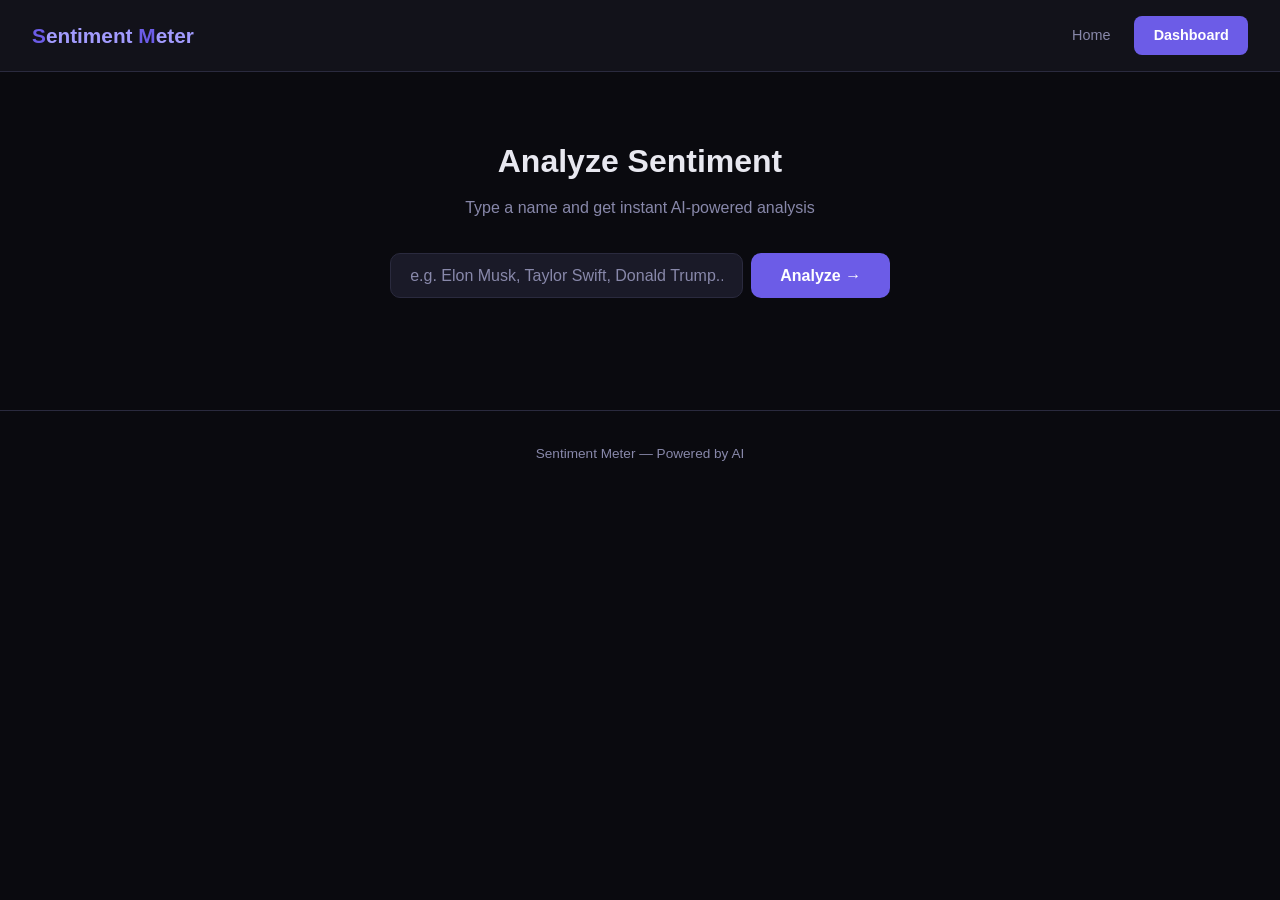
==== frontend/app.html @ 18f50bde "Initial commit: Sentiment Meter web service - FastAPI backend with VADER + Emotion Lexicon - Google " ====
<!DOCTYPE html>
<html lang="en">
<head>
  <meta charset="UTF-8">
  <meta name="viewport" content="width=device-width, initial-scale=1.0">
  <title>Sentiment Meter — Analyze</title>
  <link rel="stylesheet" href="style.css">
</head>
<body>

<nav>
  <a href="/" class="logo"><span>S</span>entiment <span>M</span>eter</a>
  <div class="nav-links">
    <a href="index.html">Home</a>
    <a href="dashboard.html" class="btn">Dashboard</a>
  </div>
</nav>

<div class="container">
  <div style="text-align:center; padding:2rem 0;">
    <h1>Analyze Sentiment</h1>
    <p style="color:var(--text2); margin-top:0.5rem;">Type a name and get instant AI-powered analysis</p>
  </div>

  <div class="search-box">
    <input type="text" id="search" placeholder="e.g. Elon Musk, Taylor Swift, Donald Trump..." onkeypress="if(event.key==='Enter') runAnalysis()">
    <button id="analyze-btn" onclick="runAnalysis()">Analyze →</button>
  </div>

  <div id="results" style="margin-top:2rem;"></div>
</div>

<footer>
  <p>Sentiment Meter — Powered by AI</p>
</footer>

<div id="toast" class="toast"></div>

<script>
const API_BASE = 'http://localhost:8000';
let apiKey = localStorage.getItem('sm_api_key');

async function runAnalysis() {
  const name = document.getElementById('search').value.trim();
  if (!name) return;
  const btn = document.getElementById('analyze-btn');
  const resultsDiv = document.getElementById('results');
  
  if (apiKey) {
    // Authenticated
    resultsDiv.innerHTML = '<div style="text-align:center; padding:2rem;"><div class="spinner"></div><p style="color:var(--text2); margin-top:1rem;">Scanning 100+ articles...</p></div>';
    btn.disabled = true;
    try {
      const r = await fetch(API_BASE + '/analyze', {
        method: 'POST',
        headers: { 'Content-Type': 'application/json', 'X-API-Key': apiKey },
        body: JSON.stringify({ person: name })
      });
      const data = await r.json();
      if (r.status === 402) {
        resultsDiv.innerHTML = `<div class="sentiment-card"><p style="color:var(--red); font-size:1.2rem;">⚠️ Out of credits</p><p style="color:var(--text2);">You have ${data.credits} credits. <a href="dashboard.html" style="color:var(--accent2);">Buy more →</a></p></div>`;
        return;
      }
      if (data.error) { resultsDiv.innerHTML = `<div class="sentiment-card"><p style="color:var(--red);">Error: ${data.error}</p></div>`; return; }
      resultsDiv.innerHTML = renderResults(data, data.credits_remaining);
    } catch(err) {
      resultsDiv.innerHTML = `<div class="sentiment-card"><p style="color:var(--red);">Connection error. Is the backend running?</p></div>`;
    } finally { btn.disabled = false; }
  } else {
    // Demo
    resultsDiv.innerHTML = '<div style="text-align:center; padding:2rem;"><div class="spinner"></div><p style="color:var(--text2); margin-top:1rem;">Scanning (demo mode — 3 headlines only)...</p></div>';
    btn.disabled = true;
    try {
      const r = await fetch(API_BASE + '/analyze/demo', {
        method: 'POST',
        headers: { 'Content-Type': 'application/json' },
        body: JSON.stringify({ person: name })
      });
      const data = await r.json();
      if (data.error) { resultsDiv.innerHTML = `<div class="sentiment-card"><p style="color:var(--red);">Error: ${data.error}</p></div>`; return; }
      resultsDiv.innerHTML = renderResults(data);
    } catch(err) {
      resultsDiv.innerHTML = `<div class="sentiment-card"><p style="color:var(--red);">Connection error. <a href="dashboard.html" style="color:var(--accent2);">Get an API key →</a></p></div>`;
    } finally { btn.disabled = false; }
  }
}

function renderResults(data, creditsLeft) {
  const s = data.summary;
  const label = s.sentiment_label;
  const color = label.includes('Positive') ? '#00b894' : label.includes('Negative') ? '#d63031' : '#fdcb6e';
  const barPct = ((s.avg_compound + 1) / 2 * 100).toFixed(1);
  
  let emotionsHtml = '';
  if (s.top_emotions && Object.keys(s.top_emotions).length > 0) {
    const emojis = {joy:'😊', anger:'😡', sadness:'😢', fear:'😨', surprise:'😲', trust:'🤝', anticipation:'🔮', disgust:'🤢'};
    const maxEmo = Math.max(...Object.values(s.top_emotions));
    emotionsHtml = '<div class="emotions"><h3>🧠 Emotion Profile</h3>';
    for (const [emo, score] of Object.entries(s.top_emotions)) {
      const pct = maxEmo > 0 ? (score / maxEmo * 100).toFixed(0) : 0;
      emotionsHtml += `
        <div class="emotion-row">
          <span class="emoji">${emojis[emo] || '❓'}</span>
          <span class="name">${emo.charAt(0).toUpperCase() + emo.slice(1)}</span>
          <div class="bar"><div class="bar-inner" style="width:${pct}%"></div></div>
          <span class="pct">${score}%</span>
        </div>`;
    }
    emotionsHtml += '</div>';
  }

  let headlinesHtml = '<div class="headlines"><h3>📰 Headlines Analyzed</h3>';
  if (data.results && data.results.length > 0) {
    const sorted = [...data.results].sort((a,b) => Math.abs(b.compound) - Math.abs(a.compound));
    sorted.forEach(r => {
      const c = r.compound >= 0.05 ? '🟢' : r.compound <= -0.05 ? '🔴' : '🟡';
      const cc = r.compound >= 0.05 ? '#00b894' : r.compound <= -0.05 ? '#d63031' : '#fdcb6e';
      let emotions = '';
      if (r.emotions && Object.keys(r.emotions).length > 0) {
        const top3 = Object.entries(r.emotions).sort((a,b) => b[1]-a[1]).slice(0,3);
        emotions = `<div style="font-size:0.8rem; color:var(--text2);">↳ ${top3.map(([e,s]) => `${e} ${s}%`).join(' · ')}</div>`;
      }
      headlinesHtml += `
        <div class="headline-item">
          <span style="color:${cc}; font-weight:700;">${c} ${r.compound >= 0 ? '+' : ''}${r.compound.toFixed(2)}</span>
          <span class="source">${r.source}</span>
          <div class="text">${r.text.substring(0, 180)}${r.text.length > 180 ? '...' : ''}</div>
          ${emotions}
        </div>`;
    });
  }
  headlinesHtml += '</div>';

  let sourcesHtml = '';
  if (s.sources) {
    const entries = Object.entries(s.sources).slice(0, 5);
    sourcesHtml = `<div style="margin:0.5rem 0; font-size:0.8rem; color:var(--text2);">📡 ${entries.map(([src, cnt]) => `${src} (${cnt})`).join(' · ')}</div>`;
  }

  let creditNote = '';
  if (creditsLeft !== undefined) {
    creditNote = `<div style="margin-top:1rem; font-size:0.8rem; color:var(--text2);">💳 Credits remaining: <strong style="color:var(--accent2);">${creditsLeft}</strong></div>`;
  }

  return `
    <div class="sentiment-card">
      <div class="sentiment-header">
        <h2>${data.person}</h2>
        <span class="sentiment-badge" style="background:${color}22; color:${color};">${label}</span>
      </div>
      <div class="sentiment-bar">
        <span style="color:var(--red); font-size:0.8rem;">Negative</span>
        <div class="bar-track">
          <div class="bar-fill" style="width:${barPct}%; background: ${color};"></div>
        </div>
        <span style="color:var(--green); font-size:0.8rem;">Positive</span>
        <span class="bar-value">${s.avg_compound >= 0 ? '+' : ''}${s.avg_compound.toFixed(2)}</span>
      </div>
      <div class="stats-grid">
        <div class="stat-card positive"><span class="num">${s.pct_positive}%</span><span class="label">Positive</span></div>
        <div class="stat-card neutral"><span class="num">${s.pct_neutral}%</span><span class="label">Neutral</span></div>
        <div class="stat-card negative"><span class="num">${s.pct_negative}%</span><span class="label">Negative</span></div>
      </div>
      ${sourcesHtml}
      ${emotionsHtml}
      ${headlinesHtml}
      ${creditNote}
    </div>`;
}

function showToast(msg, type='') {
  const t = document.getElementById('toast');
  t.textContent = msg;
  t.className = 'toast ' + type + ' show';
  setTimeout(() => t.classList.remove('show'), 3000);
}
</script>
</body>
</html>
---- frontend/style.css ----
/* Sentiment Meter — Styles */
:root {
  --bg: #0a0a0f;
  --bg2: #12121a;
  --bg3: #1a1a28;
  --border: #2a2a3e;
  --text: #e8e8f0;
  --text2: #8888aa;
  --accent: #6c5ce7;
  --accent2: #a29bfe;
  --green: #00b894;
  --red: #d63031;
  --yellow: #fdcb6e;
}

* { margin: 0; padding: 0; box-sizing: border-box; }

body {
  font-family: -apple-system, BlinkMacSystemFont, 'Segoe UI', Roboto, sans-serif;
  background: var(--bg);
  color: var(--text);
  line-height: 1.6;
  min-height: 100vh;
}

/* ── Nav ── */
nav {
  display: flex;
  align-items: center;
  justify-content: space-between;
  padding: 1rem 2rem;
  border-bottom: 1px solid var(--border);
  background: var(--bg2);
  position: sticky;
  top: 0;
  z-index: 100;
}
nav .logo {
  font-size: 1.3rem;
  font-weight: 700;
  color: var(--accent2);
  text-decoration: none;
}
nav .logo span { color: var(--accent); }
nav .nav-links { display: flex; gap: 1.5rem; align-items: center; }
nav .nav-links a {
  color: var(--text2);
  text-decoration: none;
  font-size: 0.9rem;
  transition: color 0.2s;
}
nav .nav-links a:hover { color: var(--text); }
nav .nav-links .btn {
  background: var(--accent);
  color: white;
  padding: 0.5rem 1.2rem;
  border-radius: 8px;
  font-weight: 600;
}
nav .nav-links .btn:hover { background: var(--accent2); }

/* ── Container ── */
.container { max-width: 900px; margin: 0 auto; padding: 2rem; }

/* ── Hero ── */
.hero { text-align: center; padding: 4rem 1rem 3rem; }
.hero h1 { font-size: 2.8rem; font-weight: 800; margin-bottom: 1rem; }
.hero h1 span { background: linear-gradient(135deg, var(--accent), var(--accent2)); -webkit-background-clip: text; -webkit-text-fill-color: transparent; }
.hero p { color: var(--text2); font-size: 1.15rem; max-width: 600px; margin: 0 auto 2rem; }

/* ── Search Box ── */
.search-box {
  display: flex;
  gap: 0.5rem;
  max-width: 500px;
  margin: 0 auto;
}
.search-box input {
  flex: 1;
  padding: 0.8rem 1.2rem;
  border: 1px solid var(--border);
  border-radius: 10px;
  background: var(--bg3);
  color: var(--text);
  font-size: 1rem;
  outline: none;
  transition: border-color 0.2s;
}
.search-box input:focus { border-color: var(--accent); }
.search-box input::placeholder { color: var(--text2); }
.search-box button {
  padding: 0.8rem 1.8rem;
  background: var(--accent);
  color: white;
  border: none;
  border-radius: 10px;
  font-size: 1rem;
  font-weight: 600;
  cursor: pointer;
  transition: background 0.2s;
}
.search-box button:hover { background: var(--accent2); }
.search-box button:disabled { opacity: 0.5; cursor: not-allowed; }

/* ── Demo Note ── */
.demo-note {
  text-align: center;
  margin-top: 0.8rem;
  font-size: 0.85rem;
  color: var(--text2);
}
.demo-note strong { color: var(--yellow); }

/* ── Results ── */
.results { margin-top: 2rem; }

.sentiment-card {
  background: var(--bg2);
  border: 1px solid var(--border);
  border-radius: 12px;
  padding: 1.5rem;
  margin-bottom: 1.5rem;
}

.sentiment-header {
  display: flex;
  justify-content: space-between;
  align-items: center;
  margin-bottom: 1rem;
}
.sentiment-header h2 { font-size: 1.5rem; font-weight: 700; }
.sentiment-badge {
  padding: 0.3rem 1rem;
  border-radius: 20px;
  font-weight: 700;
  font-size: 0.85rem;
}

.sentiment-bar {
  display: flex;
  align-items: center;
  gap: 0.5rem;
  margin: 1rem 0;
}
.bar-track {
  flex: 1;
  height: 8px;
  background: var(--bg3);
  border-radius: 4px;
  overflow: hidden;
  position: relative;
}
.bar-fill {
  height: 100%;
  border-radius: 4px;
  transition: width 0.5s ease;
}
.bar-value { font-size: 0.85rem; color: var(--text2); font-family: monospace; }

.stats-grid {
  display: grid;
  grid-template-columns: repeat(3, 1fr);
  gap: 1rem;
  margin: 1rem 0;
}
.stat-card {
  background: var(--bg3);
  border-radius: 8px;
  padding: 1rem;
  text-align: center;
}
.stat-card .num { font-size: 1.8rem; font-weight: 800; display: block; }
.stat-card .label { font-size: 0.8rem; color: var(--text2); margin-top: 0.2rem; }
.stat-card.positive .num { color: var(--green); }
.stat-card.neutral .num { color: var(--yellow); }
.stat-card.negative .num { color: var(--red); }

/* ── Emotions ── */
.emotions { margin: 1rem 0; }
.emotions h3 { font-size: 0.95rem; color: var(--text2); margin-bottom: 0.8rem; }
.emotion-row {
  display: flex;
  align-items: center;
  gap: 0.5rem;
  margin-bottom: 0.4rem;
}
.emotion-row .emoji { font-size: 1.1rem; width: 1.5rem; }
.emotion-row .name { width: 6rem; font-size: 0.85rem; color: var(--text2); }
.emotion-row .bar {
  flex: 1;
  height: 6px;
  background: var(--bg3);
  border-radius: 3px;
  overflow: hidden;
}
.emotion-row .bar-inner {
  height: 100%;
  background: linear-gradient(90deg, var(--accent), var(--accent2));
  border-radius: 3px;
  transition: width 0.5s ease;
}
.emotion-row .pct { width: 2.5rem; font-size: 0.8rem; color: var(--text2); font-family: monospace; text-align: right; }

/* ── Headlines ── */
.headlines { margin: 1rem 0; }
.headlines h3 { font-size: 0.95rem; color: var(--text2); margin-bottom: 0.8rem; }
.headline-item {
  padding: 0.6rem 0;
  border-bottom: 1px solid var(--border);
}
.headline-item:last-child { border-bottom: none; }
.headline-item .source { font-size: 0.8rem; color: var(--text2); }
.headline-item .text { font-size: 0.9rem; margin: 0.2rem 0; }
.headline-item .compound { font-family: monospace; font-size: 0.85rem; }

/* ── Pricing ── */
.pricing { padding: 3rem 0; text-align: center; }
.pricing h2 { font-size: 2rem; margin-bottom: 0.5rem; }
.pricing > p { color: var(--text2); margin-bottom: 2rem; }
.pricing-grid {
  display: grid;
  grid-template-columns: repeat(3, 1fr);
  gap: 1rem;
  max-width: 750px;
  margin: 0 auto;
}
.plan-card {
  background: var(--bg2);
  border: 1px solid var(--border);
  border-radius: 12px;
  padding: 1.5rem;
  text-align: center;
}
.plan-card.featured { border-color: var(--accent); position: relative; }
.plan-card.featured::before {
  content: 'Best Value';
  position: absolute;
  top: -10px;
  left: 50%;
  transform: translateX(-50%);
  background: var(--accent);
  color: white;
  padding: 0.2rem 0.8rem;
  border-radius: 20px;
  font-size: 0.75rem;
  font-weight: 700;
}
.plan-card h3 { font-size: 1.2rem; margin-bottom: 0.3rem; }
.plan-card .price { font-size: 2rem; font-weight: 800; color: var(--accent2); margin: 0.5rem 0; }
.plan-card .desc { color: var(--text2); font-size: 0.9rem; margin-bottom: 1rem; }
.plan-card .btn {
  display: inline-block;
  padding: 0.6rem 2rem;
  background: var(--accent);
  color: white;
  text-decoration: none;
  border-radius: 8px;
  font-weight: 600;
  transition: background 0.2s;
}
.plan-card .btn:hover { background: var(--accent2); }

/* ── Dashboard ── */
.credits-display {
  display: flex;
  align-items: center;
  gap: 1.5rem;
  background: var(--bg2);
  border: 1px solid var(--border);
  border-radius: 12px;
  padding: 1.5rem;
  margin-bottom: 1.5rem;
}
.credits-display .big-num { font-size: 3rem; font-weight: 800; color: var(--accent2); }
.credits-display .info { color: var(--text2); }
.credits-display .info strong { color: var(--text); }

.history-table {
  width: 100%;
  border-collapse: collapse;
}
.history-table th {
  text-align: left;
  padding: 0.5rem;
  color: var(--text2);
  font-size: 0.8rem;
  text-transform: uppercase;
  border-bottom: 1px solid var(--border);
}
.history-table td {
  padding: 0.5rem;
  border-bottom: 1px solid var(--border);
  font-size: 0.9rem;
}

/* ── API Key display ── */
.api-key-box {
  background: var(--bg3);
  border: 1px solid var(--border);
  border-radius: 8px;
  padding: 0.8rem 1rem;
  font-family: monospace;
  font-size: 0.85rem;
  display: flex;
  align-items: center;
  justify-content: space-between;
  margin-top: 1rem;
}
.api-key-box .copy-btn {
  background: none;
  border: 1px solid var(--border);
  color: var(--text2);
  padding: 0.3rem 0.8rem;
  border-radius: 6px;
  cursor: pointer;
  font-size: 0.8rem;
}
.api-key-box .copy-btn:hover { color: var(--text); border-color: var(--accent); }

/* ── Loading ── */
.spinner {
  display: inline-block;
  width: 1.5rem;
  height: 1.5rem;
  border: 2px solid var(--border);
  border-top-color: var(--accent);
  border-radius: 50%;
  animation: spin 0.6s linear infinite;
}
@keyframes spin { to { transform: rotate(360deg); } }

/* ── Toast ── */
.toast {
  position: fixed;
  bottom: 2rem;
  right: 2rem;
  background: var(--bg3);
  border: 1px solid var(--border);
  border-radius: 10px;
  padding: 1rem 1.5rem;
  font-size: 0.9rem;
  transform: translateY(calc(100% + 3rem));
  opacity: 0;
  transition: all 0.3s ease;
  z-index: 200;
}
.toast.show { transform: translateY(0); opacity: 1; }
.toast.error { border-color: var(--red); }
.toast.success { border-color: var(--green); }

/* ── Footer ── */
footer {
  text-align: center;
  padding: 2rem;
  color: var(--text2);
  font-size: 0.85rem;
  border-top: 1px solid var(--border);
  margin-top: 3rem;
}

/* ── Responsive ── */
@media (max-width: 768px) {
  .hero h1 { font-size: 2rem; }
  .stats-grid { grid-template-columns: repeat(3, 1fr); }
  .pricing-grid { grid-template-columns: 1fr; max-width: 300px; }
  nav .nav-links a.btn { display: none; }
}
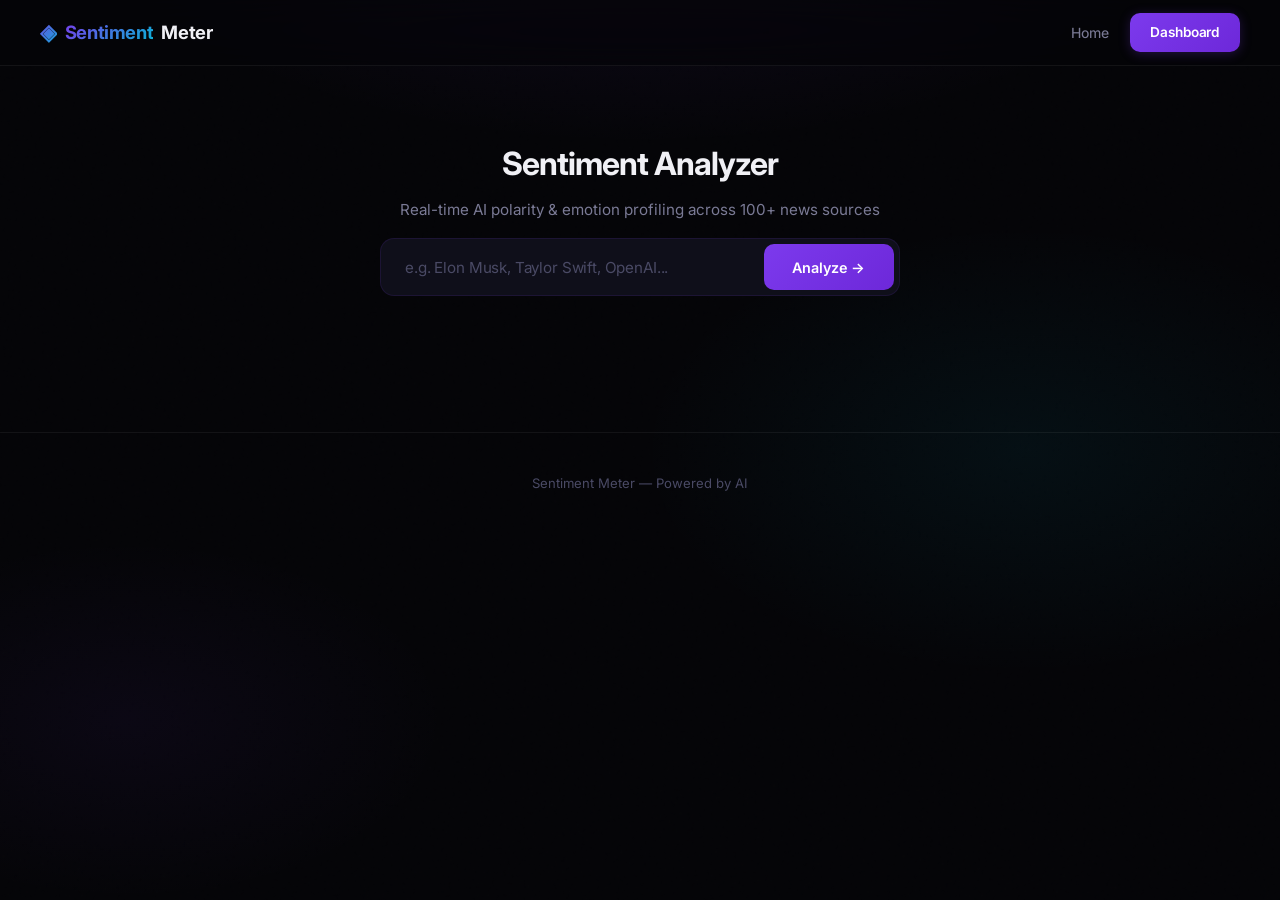
==== commit e4733297: "Fix Stripe API key initialization and redesign UI to modern sleek dark theme" ====
--- a/frontend/app.html
+++ b/frontend/app.html
@@ -3,13 +3,13 @@
 <head>
   <meta charset="UTF-8">
   <meta name="viewport" content="width=device-width, initial-scale=1.0">
-  <title>Sentiment Meter — Analyze</title>
+  <title>Analyze Sentiment — Sentiment Meter</title>
   <link rel="stylesheet" href="style.css">
 </head>
 <body>
 
 <nav>
-  <a href="/" class="logo"><span>S</span>entiment <span>M</span>eter</a>
+  <a href="/" class="logo"><span>Sentiment</span>Meter</a>
   <div class="nav-links">
     <a href="index.html">Home</a>
     <a href="dashboard.html" class="btn">Dashboard</a>
@@ -17,17 +17,17 @@
 </nav>
 
 <div class="container">
-  <div style="text-align:center; padding:2rem 0;">
-    <h1>Analyze Sentiment</h1>
-    <p style="color:var(--text2); margin-top:0.5rem;">Type a name and get instant AI-powered analysis</p>
+  <div class="page-heading">
+    <h1>Sentiment Analyzer</h1>
+    <p>Real-time AI polarity &amp; emotion profiling across 100+ news sources</p>
   </div>
 
   <div class="search-box">
-    <input type="text" id="search" placeholder="e.g. Elon Musk, Taylor Swift, Donald Trump..." onkeypress="if(event.key==='Enter') runAnalysis()">
+    <input type="text" id="search" placeholder="e.g. Elon Musk, Taylor Swift, OpenAI..." onkeypress="if(event.key==='Enter') runAnalysis()">
     <button id="analyze-btn" onclick="runAnalysis()">Analyze →</button>
   </div>
 
-  <div id="results" style="margin-top:2rem;"></div>
+  <div id="results" style="margin-top:2.5rem;"></div>
 </div>
 
 <footer>
@@ -37,7 +37,7 @@
 <div id="toast" class="toast"></div>
 
 <script>
-const API_BASE = 'http://localhost:8000';
+const API_BASE = 'https://sentiment-meter-production.up.railway.app';
 let apiKey = localStorage.getItem('sm_api_key');
 
 async function runAnalysis() {
@@ -48,7 +48,7 @@
   
   if (apiKey) {
     // Authenticated
-    resultsDiv.innerHTML = '<div style="text-align:center; padding:2rem;"><div class="spinner"></div><p style="color:var(--text2); margin-top:1rem;">Scanning 100+ articles...</p></div>';
+    resultsDiv.innerHTML = '<div style="text-align:center; padding:3rem;"><div class="spinner"></div><p style="color:var(--text2); margin-top:1rem; font-size:0.9rem;">Scanning 100+ articles...</p></div>';
     btn.disabled = true;
     try {
       const r = await fetch(API_BASE + '/analyze', {
@@ -58,7 +58,7 @@
       });
       const data = await r.json();
       if (r.status === 402) {
-        resultsDiv.innerHTML = `<div class="sentiment-card"><p style="color:var(--red); font-size:1.2rem;">⚠️ Out of credits</p><p style="color:var(--text2);">You have ${data.credits} credits. <a href="dashboard.html" style="color:var(--accent2);">Buy more →</a></p></div>`;
+        resultsDiv.innerHTML = `<div class="sentiment-card" style="text-align:center;"><p style="color:var(--red); font-size:1.2rem; font-weight:600;">⚠️ Out of credits</p><p style="color:var(--text2); margin-top:0.5rem;">You have 0 credits remaining. <a href="dashboard.html" style="color:var(--cyan); font-weight:600;">Buy more credits →</a></p></div>`;
         return;
       }
       if (data.error) { resultsDiv.innerHTML = `<div class="sentiment-card"><p style="color:var(--red);">Error: ${data.error}</p></div>`; return; }
@@ -68,7 +68,7 @@
     } finally { btn.disabled = false; }
   } else {
     // Demo
-    resultsDiv.innerHTML = '<div style="text-align:center; padding:2rem;"><div class="spinner"></div><p style="color:var(--text2); margin-top:1rem;">Scanning (demo mode — 3 headlines only)...</p></div>';
+    resultsDiv.innerHTML = '<div style="text-align:center; padding:3rem;"><div class="spinner"></div><p style="color:var(--text2); margin-top:1rem; font-size:0.9rem;">Scanning (demo mode — limited results)...</p></div>';
     btn.disabled = true;
     try {
       const r = await fetch(API_BASE + '/analyze/demo', {
@@ -80,15 +80,15 @@
       if (data.error) { resultsDiv.innerHTML = `<div class="sentiment-card"><p style="color:var(--red);">Error: ${data.error}</p></div>`; return; }
       resultsDiv.innerHTML = renderResults(data);
     } catch(err) {
-      resultsDiv.innerHTML = `<div class="sentiment-card"><p style="color:var(--red);">Connection error. <a href="dashboard.html" style="color:var(--accent2);">Get an API key →</a></p></div>`;
+      resultsDiv.innerHTML = `<div class="sentiment-card"><p style="color:var(--red);">Connection error. <a href="dashboard.html" style="color:var(--cyan);">Get an API key →</a></p></div>`;
     } finally { btn.disabled = false; }
   }
 }
 
 function renderResults(data, creditsLeft) {
   const s = data.summary;
-  const label = s.sentiment_label;
-  const color = label.includes('Positive') ? '#00b894' : label.includes('Negative') ? '#d63031' : '#fdcb6e';
+  const label = s.sentiment_label || 'Neutral';
+  const color = label.includes('Positive') ? '#10b981' : label.includes('Negative') ? '#ef4444' : '#f59e0b';
   const barPct = ((s.avg_compound + 1) / 2 * 100).toFixed(1);
   
   let emotionsHtml = '';
@@ -114,15 +114,15 @@
     const sorted = [...data.results].sort((a,b) => Math.abs(b.compound) - Math.abs(a.compound));
     sorted.forEach(r => {
       const c = r.compound >= 0.05 ? '🟢' : r.compound <= -0.05 ? '🔴' : '🟡';
-      const cc = r.compound >= 0.05 ? '#00b894' : r.compound <= -0.05 ? '#d63031' : '#fdcb6e';
+      const cc = r.compound >= 0.05 ? '#10b981' : r.compound <= -0.05 ? '#ef4444' : '#f59e0b';
       let emotions = '';
       if (r.emotions && Object.keys(r.emotions).length > 0) {
         const top3 = Object.entries(r.emotions).sort((a,b) => b[1]-a[1]).slice(0,3);
-        emotions = `<div style="font-size:0.8rem; color:var(--text2);">↳ ${top3.map(([e,s]) => `${e} ${s}%`).join(' · ')}</div>`;
+        emotions = `<div style="font-size:0.78rem; color:var(--text3); margin-top:0.2rem;">↳ ${top3.map(([e,s]) => `${e} ${s}%`).join(' · ')}</div>`;
       }
       headlinesHtml += `
         <div class="headline-item">
-          <span style="color:${cc}; font-weight:700;">${c} ${r.compound >= 0 ? '+' : ''}${r.compound.toFixed(2)}</span>
+          <span style="color:${cc}; font-weight:700; font-family:'JetBrains Mono', monospace; font-size:0.85rem;">${c} ${r.compound >= 0 ? '+' : ''}${r.compound.toFixed(2)}</span>
           <span class="source">${r.source}</span>
           <div class="text">${r.text.substring(0, 180)}${r.text.length > 180 ? '...' : ''}</div>
           ${emotions}
@@ -134,26 +134,26 @@
   let sourcesHtml = '';
   if (s.sources) {
     const entries = Object.entries(s.sources).slice(0, 5);
-    sourcesHtml = `<div style="margin:0.5rem 0; font-size:0.8rem; color:var(--text2);">📡 ${entries.map(([src, cnt]) => `${src} (${cnt})`).join(' · ')}</div>`;
+    sourcesHtml = `<div style="margin:0.8rem 0; font-size:0.8rem; color:var(--text3);">📡 ${entries.map(([src, cnt]) => `${src} (${cnt})`).join(' · ')}</div>`;
   }
 
   let creditNote = '';
   if (creditsLeft !== undefined) {
-    creditNote = `<div style="margin-top:1rem; font-size:0.8rem; color:var(--text2);">💳 Credits remaining: <strong style="color:var(--accent2);">${creditsLeft}</strong></div>`;
+    creditNote = `<div style="margin-top:1.5rem; font-size:0.85rem; color:var(--text2); text-align:center; padding-top:1rem; border-top:1px solid var(--border-subtle);">💳 Credits remaining: <strong style="color:var(--cyan); font-family:'JetBrains Mono', monospace;">${creditsLeft}</strong></div>`;
   }
 
   return `
     <div class="sentiment-card">
       <div class="sentiment-header">
         <h2>${data.person}</h2>
-        <span class="sentiment-badge" style="background:${color}22; color:${color};">${label}</span>
+        <span class="sentiment-badge" style="background:${color}22; color:${color}; border:1px solid ${color}44;">${label}</span>
       </div>
       <div class="sentiment-bar">
-        <span style="color:var(--red); font-size:0.8rem;">Negative</span>
+        <span style="color:var(--red); font-size:0.78rem; font-weight:500;">Negative</span>
         <div class="bar-track">
-          <div class="bar-fill" style="width:${barPct}%; background: ${color};"></div>
+          <div class="bar-fill" style="width:${barPct}%; background: ${color}; color:${color}"></div>
         </div>
-        <span style="color:var(--green); font-size:0.8rem;">Positive</span>
+        <span style="color:var(--green); font-size:0.78rem; font-weight:500;">Positive</span>
         <span class="bar-value">${s.avg_compound >= 0 ? '+' : ''}${s.avg_compound.toFixed(2)}</span>
       </div>
       <div class="stats-grid">
--- a/frontend/style.css
+++ b/frontend/style.css
@@ -1,332 +1,917 @@
-/* Sentiment Meter — Styles */
+/* ══════════════════════════════════════════════
+   Sentiment Meter — Premium Dark UI
+   ══════════════════════════════════════════════ */
+
+@import url('https://fonts.googleapis.com/css2?family=Inter:wght@300;400;500;600;700;800;900&family=JetBrains+Mono:wght@400;500;600&display=swap');
+
 :root {
-  --bg: #0a0a0f;
-  --bg2: #12121a;
-  --bg3: #1a1a28;
-  --border: #2a2a3e;
-  --text: #e8e8f0;
-  --text2: #8888aa;
-  --accent: #6c5ce7;
-  --accent2: #a29bfe;
-  --green: #00b894;
-  --red: #d63031;
-  --yellow: #fdcb6e;
+  --bg-deep: #050508;
+  --bg: #0a0a12;
+  --bg2: #0f0f1a;
+  --bg3: #161625;
+  --bg-glass: rgba(15, 15, 26, 0.6);
+  --bg-glass-strong: rgba(15, 15, 26, 0.85);
+  --border: rgba(124, 58, 237, 0.12);
+  --border-hover: rgba(124, 58, 237, 0.3);
+  --border-subtle: rgba(255, 255, 255, 0.06);
+  --text: #f0f0f5;
+  --text2: #7a7a95;
+  --text3: #4a4a65;
+  --accent: #7c3aed;
+  --accent2: #a78bfa;
+  --accent3: #c4b5fd;
+  --cyan: #06b6d4;
+  --cyan2: #22d3ee;
+  --green: #10b981;
+  --green-soft: rgba(16, 185, 129, 0.15);
+  --red: #ef4444;
+  --red-soft: rgba(239, 68, 68, 0.15);
+  --yellow: #f59e0b;
+  --yellow-soft: rgba(245, 158, 11, 0.15);
+  --glow-purple: rgba(124, 58, 237, 0.25);
+  --glow-cyan: rgba(6, 182, 212, 0.2);
+  --radius: 16px;
+  --radius-sm: 10px;
+  --radius-xs: 6px;
+  --shadow-card: 0 4px 24px rgba(0, 0, 0, 0.3), 0 0 0 1px var(--border);
+  --shadow-glow: 0 0 40px var(--glow-purple), 0 0 80px rgba(124, 58, 237, 0.08);
+  --transition: all 0.3s cubic-bezier(0.4, 0, 0.2, 1);
 }
 
 * { margin: 0; padding: 0; box-sizing: border-box; }
 
+html { scroll-behavior: smooth; }
+
 body {
-  font-family: -apple-system, BlinkMacSystemFont, 'Segoe UI', Roboto, sans-serif;
-  background: var(--bg);
+  font-family: 'Inter', -apple-system, BlinkMacSystemFont, 'Segoe UI', sans-serif;
+  background: var(--bg-deep);
   color: var(--text);
-  line-height: 1.6;
+  line-height: 1.65;
   min-height: 100vh;
+  overflow-x: hidden;
+  -webkit-font-smoothing: antialiased;
+  -moz-osx-font-smoothing: grayscale;
+}
+
+/* ── Animated Background ── */
+body::before {
+  content: '';
+  position: fixed;
+  top: 0; left: 0;
+  width: 100%; height: 100%;
+  background:
+    radial-gradient(ellipse 80% 60% at 50% -20%, rgba(124, 58, 237, 0.12) 0%, transparent 60%),
+    radial-gradient(ellipse 60% 50% at 80% 50%, rgba(6, 182, 212, 0.06) 0%, transparent 50%),
+    radial-gradient(ellipse 50% 40% at 10% 80%, rgba(124, 58, 237, 0.05) 0%, transparent 50%);
+  pointer-events: none;
+  z-index: 0;
+}
+
+/* ── Noise texture overlay ── */
+body::after {
+  content: '';
+  position: fixed;
+  top: 0; left: 0;
+  width: 100%; height: 100%;
+  background-image: url("data:image/svg+xml,%3Csvg viewBox='0 0 256 256' xmlns='http://www.w3.org/2000/svg'%3E%3Cfilter id='noise'%3E%3CfeTurbulence type='fractalNoise' baseFrequency='0.9' numOctaves='4' stitchTiles='stitch'/%3E%3C/filter%3E%3Crect width='100%25' height='100%25' filter='url(%23noise)' opacity='0.02'/%3E%3C/svg%3E");
+  pointer-events: none;
+  z-index: 0;
+  opacity: 0.4;
 }
 
 /* ── Nav ── */
 nav {
+  position: sticky;
+  top: 0;
+  z-index: 100;
   display: flex;
   align-items: center;
   justify-content: space-between;
-  padding: 1rem 2rem;
-  border-bottom: 1px solid var(--border);
-  background: var(--bg2);
-  position: sticky;
-  top: 0;
-  z-index: 100;
-}
+  padding: 0.8rem 2.5rem;
+  background: rgba(5, 5, 8, 0.7);
+  backdrop-filter: blur(20px) saturate(1.5);
+  -webkit-backdrop-filter: blur(20px) saturate(1.5);
+  border-bottom: 1px solid var(--border-subtle);
+}
+
 nav .logo {
-  font-size: 1.3rem;
+  font-size: 1.15rem;
   font-weight: 700;
+  color: var(--text);
+  text-decoration: none;
+  letter-spacing: -0.02em;
+  display: flex;
+  align-items: center;
+  gap: 0.5rem;
+}
+
+nav .logo span {
+  background: linear-gradient(135deg, var(--accent), var(--cyan));
+  -webkit-background-clip: text;
+  -webkit-text-fill-color: transparent;
+  background-clip: text;
+}
+
+nav .logo::before {
+  content: '◈';
+  font-size: 1.4rem;
+  background: linear-gradient(135deg, var(--accent), var(--cyan));
+  -webkit-background-clip: text;
+  -webkit-text-fill-color: transparent;
+  background-clip: text;
+}
+
+nav .nav-links {
+  display: flex;
+  gap: 0.3rem;
+  align-items: center;
+}
+
+nav .nav-links a {
+  color: var(--text2);
+  text-decoration: none;
+  font-size: 0.875rem;
+  font-weight: 450;
+  padding: 0.5rem 1rem;
+  border-radius: var(--radius-sm);
+  transition: var(--transition);
+}
+
+nav .nav-links a:hover {
+  color: var(--text);
+  background: rgba(255, 255, 255, 0.04);
+}
+
+nav .nav-links .btn {
+  background: linear-gradient(135deg, var(--accent), #6d28d9);
+  color: white;
+  padding: 0.5rem 1.3rem;
+  border-radius: var(--radius-sm);
+  font-weight: 600;
+  font-size: 0.85rem;
+  letter-spacing: -0.01em;
+  box-shadow: 0 2px 12px var(--glow-purple);
+  transition: var(--transition);
+}
+
+nav .nav-links .btn:hover {
+  background: linear-gradient(135deg, #8b5cf6, var(--accent));
+  box-shadow: 0 4px 24px var(--glow-purple);
+  transform: translateY(-1px);
+  color: white;
+}
+
+/* ── Container ── */
+.container {
+  position: relative;
+  z-index: 1;
+  max-width: 1000px;
+  margin: 0 auto;
+  padding: 2rem 2rem;
+}
+
+/* ── Glass Card ── */
+.glass-card {
+  background: var(--bg-glass);
+  backdrop-filter: blur(16px) saturate(1.3);
+  -webkit-backdrop-filter: blur(16px) saturate(1.3);
+  border: 1px solid var(--border);
+  border-radius: var(--radius);
+  box-shadow: var(--shadow-card);
+}
+
+/* ── Hero ── */
+.hero {
+  text-align: center;
+  padding: 7rem 1.5rem 4rem;
+  position: relative;
+  z-index: 1;
+}
+
+.hero-badge {
+  display: inline-flex;
+  align-items: center;
+  gap: 0.4rem;
+  padding: 0.35rem 1rem;
+  background: var(--bg-glass);
+  border: 1px solid var(--border);
+  border-radius: 100px;
+  font-size: 0.8rem;
+  font-weight: 500;
   color: var(--accent2);
-  text-decoration: none;
-}
-nav .logo span { color: var(--accent); }
-nav .nav-links { display: flex; gap: 1.5rem; align-items: center; }
-nav .nav-links a {
-  color: var(--text2);
-  text-decoration: none;
-  font-size: 0.9rem;
-  transition: color 0.2s;
-}
-nav .nav-links a:hover { color: var(--text); }
-nav .nav-links .btn {
-  background: var(--accent);
-  color: white;
-  padding: 0.5rem 1.2rem;
-  border-radius: 8px;
-  font-weight: 600;
-}
-nav .nav-links .btn:hover { background: var(--accent2); }
-
-/* ── Container ── */
-.container { max-width: 900px; margin: 0 auto; padding: 2rem; }
-
-/* ── Hero ── */
-.hero { text-align: center; padding: 4rem 1rem 3rem; }
-.hero h1 { font-size: 2.8rem; font-weight: 800; margin-bottom: 1rem; }
-.hero h1 span { background: linear-gradient(135deg, var(--accent), var(--accent2)); -webkit-background-clip: text; -webkit-text-fill-color: transparent; }
-.hero p { color: var(--text2); font-size: 1.15rem; max-width: 600px; margin: 0 auto 2rem; }
+  margin-bottom: 1.5rem;
+  backdrop-filter: blur(12px);
+  -webkit-backdrop-filter: blur(12px);
+  animation: fadeInDown 0.6s ease-out;
+}
+
+.hero h1 {
+  font-size: clamp(2.5rem, 6vw, 4rem);
+  font-weight: 800;
+  line-height: 1.1;
+  letter-spacing: -0.04em;
+  margin-bottom: 1.2rem;
+  animation: fadeInUp 0.7s ease-out;
+}
+
+.hero h1 .gradient {
+  background: linear-gradient(135deg, var(--accent2), var(--cyan2), var(--accent3));
+  -webkit-background-clip: text;
+  -webkit-text-fill-color: transparent;
+  background-clip: text;
+  background-size: 200% auto;
+  animation: shimmer 5s linear infinite;
+}
+
+@keyframes shimmer {
+  0% { background-position: 0% center; }
+  50% { background-position: 100% center; }
+  100% { background-position: 0% center; }
+}
+
+.hero p {
+  color: var(--text2);
+  font-size: 1.15rem;
+  max-width: 560px;
+  margin: 0 auto 2.5rem;
+  line-height: 1.7;
+  font-weight: 400;
+  animation: fadeInUp 0.8s ease-out 0.1s both;
+}
 
 /* ── Search Box ── */
 .search-box {
   display: flex;
-  gap: 0.5rem;
-  max-width: 500px;
+  gap: 0;
+  max-width: 520px;
   margin: 0 auto;
-}
+  background: var(--bg2);
+  border: 1px solid var(--border);
+  border-radius: 14px;
+  padding: 5px;
+  transition: var(--transition);
+  animation: fadeInUp 0.9s ease-out 0.2s both;
+}
+
+.search-box:focus-within {
+  border-color: var(--accent);
+  box-shadow: 0 0 0 3px rgba(124, 58, 237, 0.1), var(--shadow-card);
+}
+
 .search-box input {
   flex: 1;
-  padding: 0.8rem 1.2rem;
-  border: 1px solid var(--border);
-  border-radius: 10px;
-  background: var(--bg3);
+  padding: 0.85rem 1.2rem;
+  border: none;
+  background: transparent;
   color: var(--text);
-  font-size: 1rem;
+  font-size: 0.95rem;
+  font-family: inherit;
   outline: none;
-  transition: border-color 0.2s;
-}
-.search-box input:focus { border-color: var(--accent); }
-.search-box input::placeholder { color: var(--text2); }
+  letter-spacing: -0.01em;
+}
+
+.search-box input::placeholder {
+  color: var(--text3);
+  font-weight: 400;
+}
+
 .search-box button {
-  padding: 0.8rem 1.8rem;
-  background: var(--accent);
+  padding: 0.85rem 1.8rem;
+  background: linear-gradient(135deg, var(--accent), #6d28d9);
   color: white;
   border: none;
-  border-radius: 10px;
-  font-size: 1rem;
+  border-radius: var(--radius-sm);
+  font-size: 0.9rem;
   font-weight: 600;
+  font-family: inherit;
   cursor: pointer;
-  transition: background 0.2s;
-}
-.search-box button:hover { background: var(--accent2); }
-.search-box button:disabled { opacity: 0.5; cursor: not-allowed; }
+  transition: var(--transition);
+  white-space: nowrap;
+  letter-spacing: -0.01em;
+}
+
+.search-box button:hover {
+  background: linear-gradient(135deg, #8b5cf6, var(--accent));
+  box-shadow: 0 4px 20px var(--glow-purple);
+  transform: translateY(-1px);
+}
+
+.search-box button:active {
+  transform: translateY(0);
+}
+
+.search-box button:disabled {
+  opacity: 0.5;
+  cursor: not-allowed;
+  transform: none;
+  box-shadow: none;
+}
 
 /* ── Demo Note ── */
 .demo-note {
   text-align: center;
-  margin-top: 0.8rem;
+  margin-top: 1.2rem;
+  font-size: 0.82rem;
+  color: var(--text3);
+  animation: fadeInUp 1s ease-out 0.3s both;
+}
+
+.demo-note strong {
+  color: var(--cyan);
+  font-weight: 600;
+}
+
+/* ── Stat Chips ── */
+.stat-chips {
+  display: flex;
+  justify-content: center;
+  gap: 2rem;
+  margin-top: 3.5rem;
+  animation: fadeInUp 1.1s ease-out 0.4s both;
+}
+
+.stat-chip {
+  text-align: center;
+}
+
+.stat-chip .num {
+  font-size: 1.8rem;
+  font-weight: 800;
+  letter-spacing: -0.03em;
+  background: linear-gradient(135deg, var(--text), var(--text2));
+  -webkit-background-clip: text;
+  -webkit-text-fill-color: transparent;
+  background-clip: text;
+}
+
+.stat-chip .label {
+  font-size: 0.75rem;
+  color: var(--text3);
+  text-transform: uppercase;
+  letter-spacing: 0.08em;
+  font-weight: 500;
+  margin-top: 0.15rem;
+}
+
+/* ── Section headings ── */
+.section-title {
+  text-align: center;
+  margin-bottom: 1rem;
+}
+
+.section-title h2 {
+  font-size: 2rem;
+  font-weight: 700;
+  letter-spacing: -0.03em;
+}
+
+.section-title p {
+  color: var(--text2);
+  font-size: 1rem;
+  margin-top: 0.5rem;
+}
+
+/* ── How It Works ── */
+.how-grid {
+  display: grid;
+  grid-template-columns: repeat(3, 1fr);
+  gap: 1.2rem;
+  margin-top: 2rem;
+}
+
+.how-card {
+  background: var(--bg-glass);
+  backdrop-filter: blur(12px);
+  -webkit-backdrop-filter: blur(12px);
+  border: 1px solid var(--border);
+  border-radius: var(--radius);
+  padding: 2rem 1.5rem;
+  text-align: center;
+  transition: var(--transition);
+  position: relative;
+  overflow: hidden;
+}
+
+.how-card::before {
+  content: '';
+  position: absolute;
+  inset: 0;
+  background: linear-gradient(180deg, rgba(124, 58, 237, 0.04) 0%, transparent 60%);
+  opacity: 0;
+  transition: var(--transition);
+}
+
+.how-card:hover {
+  border-color: var(--border-hover);
+  transform: translateY(-4px);
+  box-shadow: var(--shadow-glow);
+}
+
+.how-card:hover::before { opacity: 1; }
+
+.how-card .icon {
+  width: 48px;
+  height: 48px;
+  display: inline-flex;
+  align-items: center;
+  justify-content: center;
+  font-size: 1.5rem;
+  background: linear-gradient(135deg, rgba(124, 58, 237, 0.15), rgba(6, 182, 212, 0.1));
+  border: 1px solid var(--border);
+  border-radius: 12px;
+  margin-bottom: 1rem;
+  position: relative;
+  z-index: 1;
+}
+
+.how-card .step-num {
+  position: absolute;
+  top: 1rem;
+  right: 1rem;
+  font-size: 0.7rem;
+  font-weight: 700;
+  color: var(--text3);
+  font-family: 'JetBrains Mono', monospace;
+  letter-spacing: 0.05em;
+}
+
+.how-card h3 {
+  font-size: 1rem;
+  font-weight: 650;
+  margin-bottom: 0.5rem;
+  letter-spacing: -0.01em;
+  position: relative;
+  z-index: 1;
+}
+
+.how-card p {
+  color: var(--text2);
   font-size: 0.85rem;
-  color: var(--text2);
-}
-.demo-note strong { color: var(--yellow); }
-
-/* ── Results ── */
-.results { margin-top: 2rem; }
-
+  line-height: 1.5;
+  position: relative;
+  z-index: 1;
+}
+
+/* ── Pricing ── */
+.pricing {
+  padding: 5rem 0 3rem;
+}
+
+.pricing-grid {
+  display: grid;
+  grid-template-columns: repeat(3, 1fr);
+  gap: 1.2rem;
+  max-width: 820px;
+  margin: 2rem auto 0;
+}
+
+.plan-card {
+  background: var(--bg-glass);
+  backdrop-filter: blur(12px);
+  -webkit-backdrop-filter: blur(12px);
+  border: 1px solid var(--border);
+  border-radius: var(--radius);
+  padding: 2rem 1.5rem;
+  text-align: center;
+  transition: var(--transition);
+  position: relative;
+  overflow: hidden;
+}
+
+.plan-card:hover {
+  border-color: var(--border-hover);
+  transform: translateY(-4px);
+  box-shadow: 0 8px 40px rgba(0, 0, 0, 0.3), 0 0 0 1px var(--border-hover);
+}
+
+.plan-card.featured {
+  border-color: var(--accent);
+  background: linear-gradient(180deg, rgba(124, 58, 237, 0.08) 0%, var(--bg-glass) 40%);
+}
+
+.plan-card.featured::before {
+  content: '';
+  position: absolute;
+  top: 0;
+  left: 0;
+  right: 0;
+  height: 2px;
+  background: linear-gradient(90deg, var(--accent), var(--cyan), var(--accent));
+  background-size: 200% auto;
+  animation: shimmer 3s linear infinite;
+}
+
+.plan-badge {
+  position: absolute;
+  top: 12px;
+  right: 12px;
+  background: linear-gradient(135deg, var(--accent), #6d28d9);
+  color: white;
+  padding: 0.2rem 0.7rem;
+  border-radius: 100px;
+  font-size: 0.65rem;
+  font-weight: 700;
+  text-transform: uppercase;
+  letter-spacing: 0.08em;
+}
+
+.plan-card h3 {
+  font-size: 0.85rem;
+  font-weight: 600;
+  text-transform: uppercase;
+  letter-spacing: 0.08em;
+  color: var(--text2);
+  margin-bottom: 0.8rem;
+}
+
+.plan-card .price {
+  font-size: 2.8rem;
+  font-weight: 800;
+  letter-spacing: -0.04em;
+  background: linear-gradient(135deg, var(--text), var(--accent2));
+  -webkit-background-clip: text;
+  -webkit-text-fill-color: transparent;
+  background-clip: text;
+  margin-bottom: 0.3rem;
+}
+
+.plan-card .desc {
+  color: var(--text3);
+  font-size: 0.85rem;
+  margin-bottom: 1.5rem;
+}
+
+.plan-card .btn {
+  display: inline-block;
+  width: 100%;
+  padding: 0.7rem 1.5rem;
+  background: var(--bg3);
+  color: var(--text);
+  text-decoration: none;
+  border: 1px solid var(--border);
+  border-radius: var(--radius-sm);
+  font-weight: 600;
+  font-size: 0.85rem;
+  font-family: inherit;
+  cursor: pointer;
+  transition: var(--transition);
+  letter-spacing: -0.01em;
+}
+
+.plan-card .btn:hover {
+  background: var(--accent);
+  border-color: var(--accent);
+  color: white;
+  box-shadow: 0 4px 20px var(--glow-purple);
+}
+
+.plan-card.featured .btn {
+  background: linear-gradient(135deg, var(--accent), #6d28d9);
+  border-color: transparent;
+  color: white;
+}
+
+.plan-card.featured .btn:hover {
+  background: linear-gradient(135deg, #8b5cf6, var(--accent));
+  box-shadow: 0 4px 24px var(--glow-purple);
+}
+
+/* ── Results / Sentiment Card ── */
 .sentiment-card {
-  background: var(--bg2);
-  border: 1px solid var(--border);
-  border-radius: 12px;
-  padding: 1.5rem;
+  background: var(--bg-glass-strong);
+  backdrop-filter: blur(20px);
+  -webkit-backdrop-filter: blur(20px);
+  border: 1px solid var(--border);
+  border-radius: var(--radius);
+  padding: 2rem;
   margin-bottom: 1.5rem;
+  box-shadow: var(--shadow-card);
+  animation: fadeInUp 0.5s ease-out;
 }
 
 .sentiment-header {
   display: flex;
   justify-content: space-between;
   align-items: center;
-  margin-bottom: 1rem;
-}
-.sentiment-header h2 { font-size: 1.5rem; font-weight: 700; }
+  margin-bottom: 1.5rem;
+}
+
+.sentiment-header h2 {
+  font-size: 1.6rem;
+  font-weight: 700;
+  letter-spacing: -0.02em;
+}
+
 .sentiment-badge {
-  padding: 0.3rem 1rem;
-  border-radius: 20px;
+  padding: 0.35rem 1rem;
+  border-radius: 100px;
   font-weight: 700;
-  font-size: 0.85rem;
+  font-size: 0.82rem;
+  letter-spacing: -0.01em;
 }
 
 .sentiment-bar {
   display: flex;
   align-items: center;
-  gap: 0.5rem;
-  margin: 1rem 0;
-}
+  gap: 0.7rem;
+  margin: 1.2rem 0;
+}
+
 .bar-track {
   flex: 1;
   height: 8px;
   background: var(--bg3);
-  border-radius: 4px;
+  border-radius: 100px;
   overflow: hidden;
   position: relative;
 }
+
 .bar-fill {
   height: 100%;
-  border-radius: 4px;
-  transition: width 0.5s ease;
-}
-.bar-value { font-size: 0.85rem; color: var(--text2); font-family: monospace; }
+  border-radius: 100px;
+  transition: width 0.8s cubic-bezier(0.4, 0, 0.2, 1);
+  position: relative;
+}
+
+.bar-fill::after {
+  content: '';
+  position: absolute;
+  right: 0;
+  top: -2px;
+  bottom: -2px;
+  width: 12px;
+  border-radius: 50%;
+  background: inherit;
+  box-shadow: 0 0 12px currentColor;
+}
+
+.bar-value {
+  font-size: 0.85rem;
+  color: var(--text2);
+  font-family: 'JetBrains Mono', monospace;
+  font-weight: 500;
+  min-width: 3rem;
+  text-align: right;
+}
 
 .stats-grid {
   display: grid;
   grid-template-columns: repeat(3, 1fr);
-  gap: 1rem;
-  margin: 1rem 0;
-}
+  gap: 0.8rem;
+  margin: 1.5rem 0;
+}
+
 .stat-card {
   background: var(--bg3);
-  border-radius: 8px;
-  padding: 1rem;
+  border: 1px solid var(--border-subtle);
+  border-radius: var(--radius-sm);
+  padding: 1.2rem;
   text-align: center;
-}
-.stat-card .num { font-size: 1.8rem; font-weight: 800; display: block; }
-.stat-card .label { font-size: 0.8rem; color: var(--text2); margin-top: 0.2rem; }
+  transition: var(--transition);
+}
+
+.stat-card:hover { border-color: var(--border); }
+
+.stat-card .num {
+  font-size: 2rem;
+  font-weight: 800;
+  display: block;
+  letter-spacing: -0.03em;
+  font-family: 'JetBrains Mono', monospace;
+}
+
+.stat-card .label {
+  font-size: 0.7rem;
+  color: var(--text3);
+  margin-top: 0.3rem;
+  text-transform: uppercase;
+  letter-spacing: 0.08em;
+  font-weight: 600;
+}
+
 .stat-card.positive .num { color: var(--green); }
 .stat-card.neutral .num { color: var(--yellow); }
 .stat-card.negative .num { color: var(--red); }
 
 /* ── Emotions ── */
-.emotions { margin: 1rem 0; }
-.emotions h3 { font-size: 0.95rem; color: var(--text2); margin-bottom: 0.8rem; }
+.emotions {
+  margin: 1.5rem 0;
+  padding: 1.5rem;
+  background: var(--bg3);
+  border: 1px solid var(--border-subtle);
+  border-radius: var(--radius-sm);
+}
+
+.emotions h3 {
+  font-size: 0.8rem;
+  color: var(--text2);
+  margin-bottom: 1rem;
+  font-weight: 600;
+  text-transform: uppercase;
+  letter-spacing: 0.06em;
+}
+
 .emotion-row {
   display: flex;
   align-items: center;
-  gap: 0.5rem;
-  margin-bottom: 0.4rem;
-}
-.emotion-row .emoji { font-size: 1.1rem; width: 1.5rem; }
-.emotion-row .name { width: 6rem; font-size: 0.85rem; color: var(--text2); }
+  gap: 0.6rem;
+  margin-bottom: 0.55rem;
+}
+
+.emotion-row:last-child { margin-bottom: 0; }
+.emotion-row .emoji { font-size: 1rem; width: 1.4rem; text-align: center; }
+.emotion-row .name {
+  width: 6.5rem;
+  font-size: 0.82rem;
+  color: var(--text2);
+  font-weight: 450;
+}
+
 .emotion-row .bar {
   flex: 1;
-  height: 6px;
-  background: var(--bg3);
-  border-radius: 3px;
+  height: 5px;
+  background: rgba(255, 255, 255, 0.04);
+  border-radius: 100px;
   overflow: hidden;
 }
+
 .emotion-row .bar-inner {
   height: 100%;
-  background: linear-gradient(90deg, var(--accent), var(--accent2));
-  border-radius: 3px;
-  transition: width 0.5s ease;
-}
-.emotion-row .pct { width: 2.5rem; font-size: 0.8rem; color: var(--text2); font-family: monospace; text-align: right; }
+  background: linear-gradient(90deg, var(--accent), var(--cyan));
+  border-radius: 100px;
+  transition: width 0.6s cubic-bezier(0.4, 0, 0.2, 1);
+}
+
+.emotion-row .pct {
+  width: 2.8rem;
+  font-size: 0.78rem;
+  color: var(--text3);
+  font-family: 'JetBrains Mono', monospace;
+  font-weight: 500;
+  text-align: right;
+}
 
 /* ── Headlines ── */
-.headlines { margin: 1rem 0; }
-.headlines h3 { font-size: 0.95rem; color: var(--text2); margin-bottom: 0.8rem; }
+.headlines {
+  margin: 1.5rem 0;
+}
+
+.headlines h3 {
+  font-size: 0.8rem;
+  color: var(--text2);
+  margin-bottom: 1rem;
+  font-weight: 600;
+  text-transform: uppercase;
+  letter-spacing: 0.06em;
+}
+
 .headline-item {
-  padding: 0.6rem 0;
-  border-bottom: 1px solid var(--border);
-}
+  padding: 0.8rem 0;
+  border-bottom: 1px solid var(--border-subtle);
+  transition: var(--transition);
+}
+
 .headline-item:last-child { border-bottom: none; }
-.headline-item .source { font-size: 0.8rem; color: var(--text2); }
-.headline-item .text { font-size: 0.9rem; margin: 0.2rem 0; }
-.headline-item .compound { font-family: monospace; font-size: 0.85rem; }
-
-/* ── Pricing ── */
-.pricing { padding: 3rem 0; text-align: center; }
-.pricing h2 { font-size: 2rem; margin-bottom: 0.5rem; }
-.pricing > p { color: var(--text2); margin-bottom: 2rem; }
-.pricing-grid {
-  display: grid;
-  grid-template-columns: repeat(3, 1fr);
-  gap: 1rem;
-  max-width: 750px;
-  margin: 0 auto;
-}
-.plan-card {
-  background: var(--bg2);
-  border: 1px solid var(--border);
-  border-radius: 12px;
-  padding: 1.5rem;
-  text-align: center;
-}
-.plan-card.featured { border-color: var(--accent); position: relative; }
-.plan-card.featured::before {
-  content: 'Best Value';
-  position: absolute;
-  top: -10px;
-  left: 50%;
-  transform: translateX(-50%);
-  background: var(--accent);
-  color: white;
-  padding: 0.2rem 0.8rem;
-  border-radius: 20px;
-  font-size: 0.75rem;
-  font-weight: 700;
-}
-.plan-card h3 { font-size: 1.2rem; margin-bottom: 0.3rem; }
-.plan-card .price { font-size: 2rem; font-weight: 800; color: var(--accent2); margin: 0.5rem 0; }
-.plan-card .desc { color: var(--text2); font-size: 0.9rem; margin-bottom: 1rem; }
-.plan-card .btn {
-  display: inline-block;
-  padding: 0.6rem 2rem;
-  background: var(--accent);
-  color: white;
-  text-decoration: none;
-  border-radius: 8px;
-  font-weight: 600;
-  transition: background 0.2s;
-}
-.plan-card .btn:hover { background: var(--accent2); }
+.headline-item:hover { background: rgba(255, 255, 255, 0.01); }
+
+.headline-item .source {
+  font-size: 0.72rem;
+  color: var(--text3);
+  font-weight: 500;
+  text-transform: uppercase;
+  letter-spacing: 0.05em;
+  margin-left: 0.8rem;
+}
+
+.headline-item .text {
+  font-size: 0.88rem;
+  margin: 0.3rem 0;
+  line-height: 1.5;
+  color: var(--text);
+}
 
 /* ── Dashboard ── */
 .credits-display {
   display: flex;
   align-items: center;
-  gap: 1.5rem;
-  background: var(--bg2);
-  border: 1px solid var(--border);
-  border-radius: 12px;
-  padding: 1.5rem;
-  margin-bottom: 1.5rem;
-}
-.credits-display .big-num { font-size: 3rem; font-weight: 800; color: var(--accent2); }
-.credits-display .info { color: var(--text2); }
-.credits-display .info strong { color: var(--text); }
+  gap: 2.5rem;
+  background: var(--bg-glass-strong);
+  backdrop-filter: blur(16px);
+  -webkit-backdrop-filter: blur(16px);
+  border: 1px solid var(--border);
+  border-radius: var(--radius);
+  padding: 2rem 2.5rem;
+  margin-bottom: 2.5rem;
+  box-shadow: var(--shadow-card);
+  position: relative;
+  overflow: hidden;
+}
+
+.credits-display::before {
+  content: '';
+  position: absolute;
+  top: 0; left: 0; right: 0;
+  height: 2px;
+  background: linear-gradient(90deg, var(--accent), var(--cyan), var(--accent));
+  background-size: 200% auto;
+  animation: shimmer 4s linear infinite;
+}
+
+.credits-display .big-num {
+  font-size: 3.5rem;
+  font-weight: 800;
+  letter-spacing: -0.04em;
+  background: linear-gradient(135deg, var(--accent2), var(--cyan2));
+  -webkit-background-clip: text;
+  -webkit-text-fill-color: transparent;
+  background-clip: text;
+  font-family: 'JetBrains Mono', monospace;
+}
+
+.credits-display .info {
+  color: var(--text3);
+  font-size: 0.8rem;
+  font-weight: 500;
+  text-transform: uppercase;
+  letter-spacing: 0.06em;
+  margin-top: 0.2rem;
+}
 
 .history-table {
   width: 100%;
   border-collapse: collapse;
 }
+
 .history-table th {
   text-align: left;
-  padding: 0.5rem;
-  color: var(--text2);
-  font-size: 0.8rem;
+  padding: 0.7rem 0.8rem;
+  color: var(--text3);
+  font-size: 0.7rem;
   text-transform: uppercase;
+  letter-spacing: 0.08em;
+  font-weight: 600;
   border-bottom: 1px solid var(--border);
 }
+
 .history-table td {
-  padding: 0.5rem;
-  border-bottom: 1px solid var(--border);
-  font-size: 0.9rem;
+  padding: 0.7rem 0.8rem;
+  border-bottom: 1px solid var(--border-subtle);
+  font-size: 0.88rem;
+}
+
+.history-table tr:hover td {
+  background: rgba(124, 58, 237, 0.03);
 }
 
 /* ── API Key display ── */
 .api-key-box {
   background: var(--bg3);
   border: 1px solid var(--border);
-  border-radius: 8px;
-  padding: 0.8rem 1rem;
-  font-family: monospace;
-  font-size: 0.85rem;
+  border-radius: var(--radius-sm);
+  padding: 0.9rem 1.2rem;
+  font-family: 'JetBrains Mono', monospace;
+  font-size: 0.82rem;
   display: flex;
   align-items: center;
   justify-content: space-between;
   margin-top: 1rem;
-}
+  color: var(--cyan);
+  word-break: break-all;
+  gap: 1rem;
+}
+
 .api-key-box .copy-btn {
-  background: none;
-  border: 1px solid var(--border);
-  color: var(--text2);
-  padding: 0.3rem 0.8rem;
-  border-radius: 6px;
+  background: var(--bg2);
+  border: 1px solid var(--border);
+  color: var(--text2);
+  padding: 0.35rem 0.9rem;
+  border-radius: var(--radius-xs);
   cursor: pointer;
-  font-size: 0.8rem;
-}
-.api-key-box .copy-btn:hover { color: var(--text); border-color: var(--accent); }
+  font-size: 0.78rem;
+  font-weight: 500;
+  font-family: inherit;
+  transition: var(--transition);
+  white-space: nowrap;
+  flex-shrink: 0;
+}
+
+.api-key-box .copy-btn:hover {
+  color: var(--text);
+  border-color: var(--accent);
+  background: rgba(124, 58, 237, 0.1);
+}
 
 /* ── Loading ── */
 .spinner {
   display: inline-block;
-  width: 1.5rem;
-  height: 1.5rem;
-  border: 2px solid var(--border);
+  width: 2rem;
+  height: 2rem;
+  border: 2.5px solid var(--border);
   border-top-color: var(--accent);
   border-radius: 50%;
-  animation: spin 0.6s linear infinite;
-}
+  animation: spin 0.7s linear infinite;
+}
+
 @keyframes spin { to { transform: rotate(360deg); } }
 
 /* ── Toast ── */
@@ -334,34 +919,126 @@
   position: fixed;
   bottom: 2rem;
   right: 2rem;
-  background: var(--bg3);
-  border: 1px solid var(--border);
-  border-radius: 10px;
+  background: var(--bg-glass-strong);
+  backdrop-filter: blur(20px);
+  -webkit-backdrop-filter: blur(20px);
+  border: 1px solid var(--border);
+  border-radius: var(--radius-sm);
   padding: 1rem 1.5rem;
-  font-size: 0.9rem;
+  font-size: 0.88rem;
   transform: translateY(calc(100% + 3rem));
   opacity: 0;
-  transition: all 0.3s ease;
+  transition: all 0.4s cubic-bezier(0.4, 0, 0.2, 1);
   z-index: 200;
-}
-.toast.show { transform: translateY(0); opacity: 1; }
-.toast.error { border-color: var(--red); }
-.toast.success { border-color: var(--green); }
+  box-shadow: 0 8px 32px rgba(0, 0, 0, 0.4);
+  max-width: 360px;
+}
+
+.toast.show {
+  transform: translateY(0);
+  opacity: 1;
+}
+
+.toast.error { border-color: var(--red); box-shadow: 0 8px 32px rgba(239, 68, 68, 0.15); }
+.toast.success { border-color: var(--green); box-shadow: 0 8px 32px rgba(16, 185, 129, 0.15); }
 
 /* ── Footer ── */
 footer {
+  position: relative;
+  z-index: 1;
   text-align: center;
-  padding: 2rem;
-  color: var(--text2);
-  font-size: 0.85rem;
-  border-top: 1px solid var(--border);
-  margin-top: 3rem;
+  padding: 2.5rem 2rem;
+  color: var(--text3);
+  font-size: 0.82rem;
+  border-top: 1px solid var(--border-subtle);
+  margin-top: 4rem;
+}
+
+footer a {
+  color: var(--accent2);
+  text-decoration: none;
+  transition: var(--transition);
+}
+
+footer a:hover { color: var(--cyan); }
+
+/* ── Animations ── */
+@keyframes fadeInUp {
+  from { opacity: 0; transform: translateY(16px); }
+  to { opacity: 1; transform: translateY(0); }
+}
+
+@keyframes fadeInDown {
+  from { opacity: 0; transform: translateY(-12px); }
+  to { opacity: 1; transform: translateY(0); }
+}
+
+@keyframes fadeIn {
+  from { opacity: 0; }
+  to { opacity: 1; }
+}
+
+/* ── Auth section ── */
+.auth-container {
+  max-width: 420px;
+  margin: 4rem auto;
+  text-align: center;
+  animation: fadeInUp 0.6s ease-out;
+}
+
+.auth-container h1 {
+  font-size: 1.8rem;
+  font-weight: 700;
+  letter-spacing: -0.03em;
+  margin-bottom: 0.5rem;
+}
+
+.auth-container > p {
+  color: var(--text2);
+  font-size: 0.92rem;
+  margin-bottom: 2rem;
+  line-height: 1.6;
+}
+
+/* ── Page heading ── */
+.page-heading {
+  text-align: center;
+  padding: 2.5rem 0 1rem;
+  animation: fadeInUp 0.5s ease-out;
+}
+
+.page-heading h1 {
+  font-size: 2rem;
+  font-weight: 700;
+  letter-spacing: -0.03em;
+}
+
+.page-heading p {
+  color: var(--text2);
+  margin-top: 0.4rem;
+  font-size: 0.95rem;
 }
 
 /* ── Responsive ── */
 @media (max-width: 768px) {
-  .hero h1 { font-size: 2rem; }
+  nav { padding: 0.7rem 1.2rem; }
+  nav .nav-links a:not(.btn) { display: none; }
+  .container { padding: 1.5rem; }
+  .hero { padding: 4rem 1rem 2.5rem; }
+  .hero h1 { font-size: 2.2rem; }
+  .hero p { font-size: 1rem; }
+  .how-grid { grid-template-columns: 1fr; }
+  .pricing-grid { grid-template-columns: 1fr; max-width: 320px; }
   .stats-grid { grid-template-columns: repeat(3, 1fr); }
-  .pricing-grid { grid-template-columns: 1fr; max-width: 300px; }
-  nav .nav-links a.btn { display: none; }
+  .stat-chips { gap: 1.2rem; }
+  .stat-chip .num { font-size: 1.4rem; }
+  .search-box { flex-direction: column; }
+  .search-box button { width: 100%; }
+  .credits-display { flex-direction: column; gap: 1.5rem; text-align: center; padding: 1.5rem; }
+  .credits-display .big-num { font-size: 2.5rem; }
+  .sentiment-card { padding: 1.5rem; }
+}
+
+@media (max-width: 480px) {
+  .stat-chips { flex-direction: column; gap: 0.8rem; }
 }
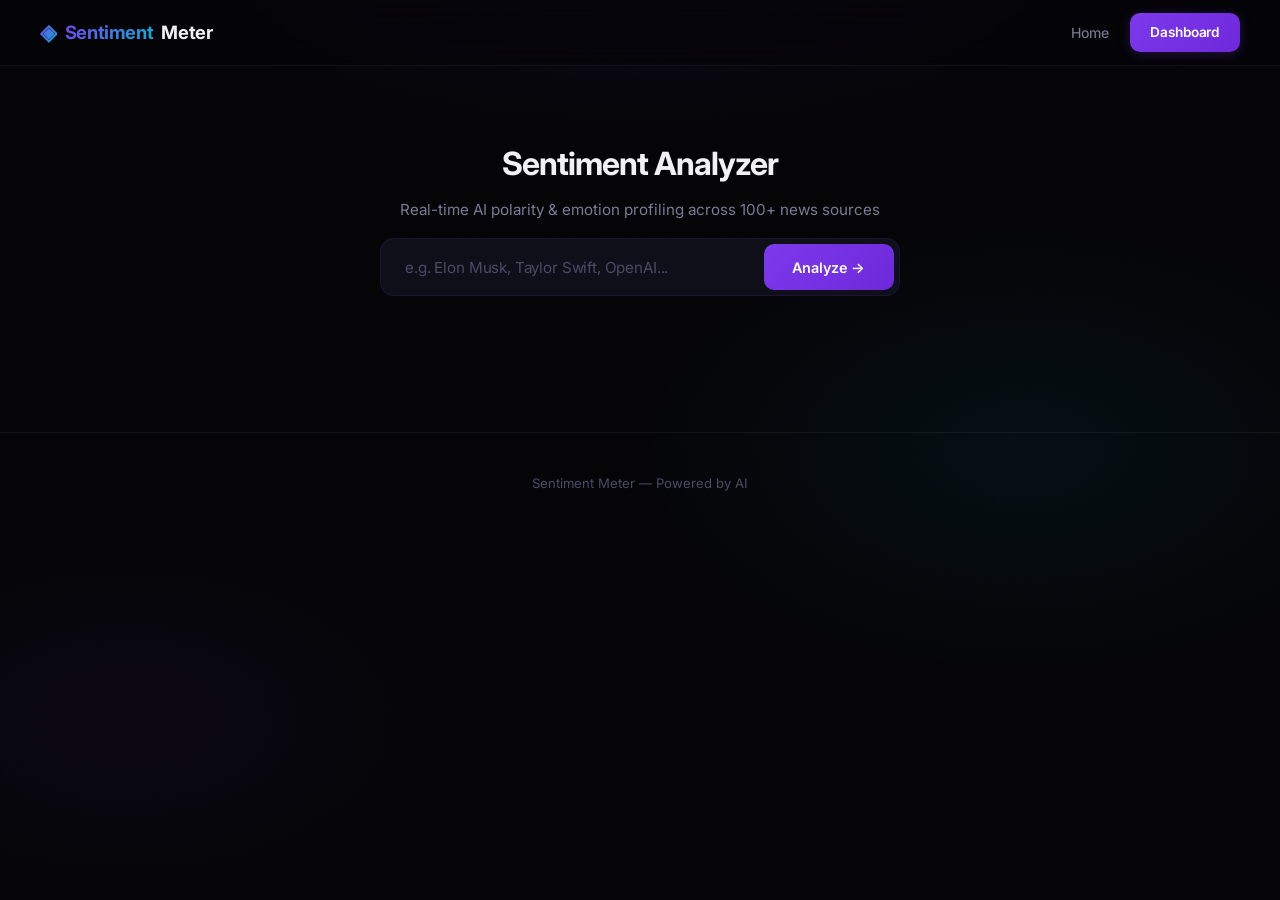
==== commit d6940101: "Fix navigation links to use clean routes (/app, /dashboard) preventing Vercel 404s" ====
--- a/frontend/app.html
+++ b/frontend/app.html
@@ -11,8 +11,8 @@
 <nav>
   <a href="/" class="logo"><span>Sentiment</span>Meter</a>
   <div class="nav-links">
-    <a href="index.html">Home</a>
-    <a href="dashboard.html" class="btn">Dashboard</a>
+    <a href="/">Home</a>
+    <a href="/dashboard" class="btn">Dashboard</a>
   </div>
 </nav>
 
@@ -58,7 +58,7 @@
       });
       const data = await r.json();
       if (r.status === 402) {
-        resultsDiv.innerHTML = `<div class="sentiment-card" style="text-align:center;"><p style="color:var(--red); font-size:1.2rem; font-weight:600;">⚠️ Out of credits</p><p style="color:var(--text2); margin-top:0.5rem;">You have 0 credits remaining. <a href="dashboard.html" style="color:var(--cyan); font-weight:600;">Buy more credits →</a></p></div>`;
+        resultsDiv.innerHTML = `<div class="sentiment-card" style="text-align:center;"><p style="color:var(--red); font-size:1.2rem; font-weight:600;">⚠️ Out of credits</p><p style="color:var(--text2); margin-top:0.5rem;">You have 0 credits remaining. <a href="/dashboard" style="color:var(--cyan); font-weight:600;">Buy more credits →</a></p></div>`;
         return;
       }
       if (data.error) { resultsDiv.innerHTML = `<div class="sentiment-card"><p style="color:var(--red);">Error: ${data.error}</p></div>`; return; }
@@ -80,7 +80,7 @@
       if (data.error) { resultsDiv.innerHTML = `<div class="sentiment-card"><p style="color:var(--red);">Error: ${data.error}</p></div>`; return; }
       resultsDiv.innerHTML = renderResults(data);
     } catch(err) {
-      resultsDiv.innerHTML = `<div class="sentiment-card"><p style="color:var(--red);">Connection error. <a href="dashboard.html" style="color:var(--cyan);">Get an API key →</a></p></div>`;
+      resultsDiv.innerHTML = `<div class="sentiment-card"><p style="color:var(--red);">Connection error. <a href="/dashboard" style="color:var(--cyan);">Get an API key →</a></p></div>`;
     } finally { btn.disabled = false; }
   }
 }
